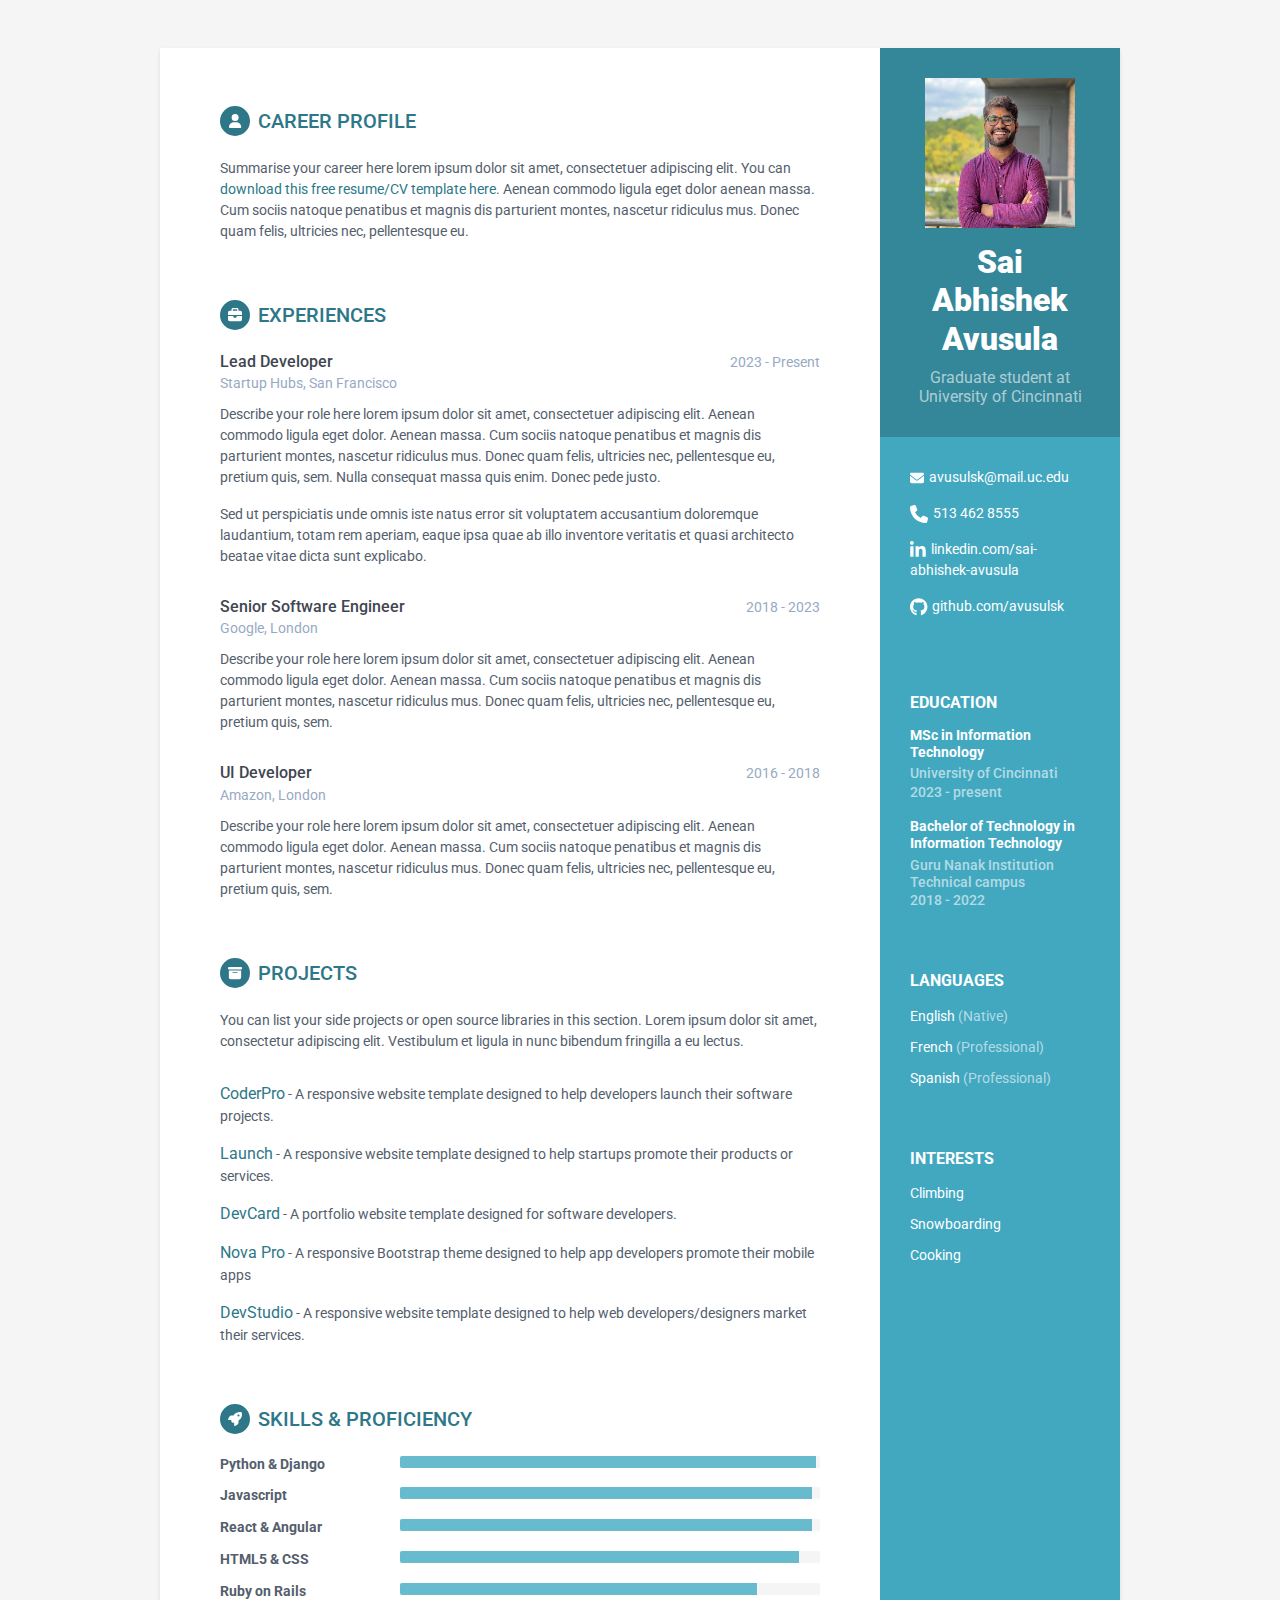
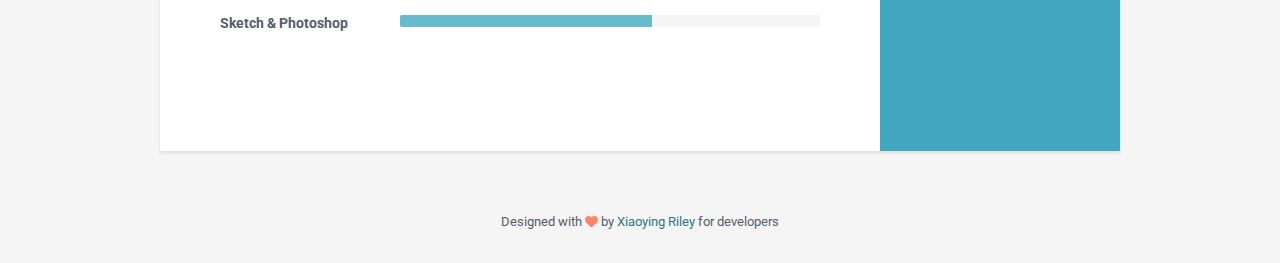
==== bootstrap code/index.html @ cded84a9 "html updated" ====
<!-- <!DOCTYPE html>
<html lang="en">
<head>
  <meta charset="UTF-8">
  <meta name="viewport" content="width=device-width, initial-scale=1.0">
  <title>Professional Profile</title>
  <style>
    body {
      font-family: Arial, sans-serif;
      margin: 0;
      padding: 0;
    }
   .container {
      max-width: 800px;
      margin: 0 auto;
      padding: 20px;*/
    }
    .profile {
      text-align: center;
      margin-bottom: 20px;
    }
    .profile img {
      border-radius: 50%;
      width: 150px;
      height: 150px;
      object-fit: cover;
    }
    .contact-info {
      margin-bottom: 20px;
    }
    .section {
      margin-bottom: 20px;
    }
    .section h2 {
      margin-bottom: 10px;
    }
    .section ul {
      list-style-type: none;
      padding: 0;
    }
    .skills li {
      display: inline-block;
      background-color: #f4f4f4;
      padding: 5px 10px;
      margin: 5px;
    }
  </style>
</head>
<body>
  <div class="container">
    <div class="profile">
      <img src="headshot.png" alt="Sai Abhishek's headshot">
      <h1>Sai Abhishek Avusula</h1>
    </div>
    <div class="contact-info">
      <p>Email: avusulsk@mail.uc.edu</p>
      <p>Phone: +1 513-462-8555</p>
      <p>LinkedIn: <a href="https://www.linkedin.com/in/sai-abhishek-avusula-7570301b0/">LinkedIn Profile</a></p>
    </div>
    <div class="section">
      <h2>Background</h2>
      <p>Passionate IT graduate pursuing a Masters at the University of Cincinnati and concurrently serving as a Teaching Assistant. My professional journey includes valuable experience in web development at Virtusa. Eager to embark on new challenges, I am actively seeking internships to further enhance my skills and contribute to innovative projects.</p>
    </div>
    <div class="section">
      <h2>Education</h2>
      <ul>
        <li><b>Master of science in Information Technology</b><p align= "left">University of Cincinnati</p><p align="right">(Aug 2023-present)</p></li>
        <li><b>Bachelour of Technology in Information Technology</b><p align= "left">Guru Nanak Institution Technical Campus</p><p align="right">(Jul 2018-Jul 2022)</p></li>
       
      </ul>
    </div>
    <div class="section">
      <h2>Experience</h2>
      <ul>
        <li><b>Teaching Assistant</b><p align= "left">University of Cincinnati</p><p align="right">(Aug 2023-present)</p></li>
        <li><b>Associate Enginner-Java Technology</b><p align= "left">Guru Nanak Institution Technical Campus</p><p align="right">(Jun 2022-Jul 2023)</p></li>
       
      </ul>
    </div>
    <div class="section">
      <h2>Skills</h2>
      <ul class="skills">
        <li>Java</li>
        <li>C</li>
        <li>HTML</li>
        <li>React js</li>
        <li>MySQL</li>
        <li>JavaScript</li>
       
      </ul>
    </div>
    <div class="section">
      <h2>Awards & Honors</h2>
      <ul>
        <li><b>Academic Achievement Award</b><p align= "left">University of Cincinnati</p><p align="right">(Oct 2023)</p></li>
      </ul>
    </div>
  </div>
  <center>
     <p>To know more about the WAPH-course Click here:<a href="https://avusulsk.github.io/waph.html">https://avusulsk.github.io/waph.html</a></p>
  </center>

</body>
</html>

 -->

<!DOCTYPE html>
<html lang="en">
<head>
    <title>Sai Abhishek Avusula Resume</title>
    
    <meta charset="utf-8">
    <meta http-equiv="X-UA-Compatible" content="IE=edge">
    <meta name="viewport" content="width=device-width, initial-scale=1.0">
    <meta name="description" content="Responsive HTML5 Resume/CV Template for Developers">
    <meta name="author" content="Xiaoying Riley at 3rd Wave Media">    
    <link rel="shortcut icon" href="favicon.ico">  
    <!-- Google Font -->
    <link href='https://fonts.googleapis.com/css?family=Roboto:400,500,400italic,300italic,300,500italic,700,700italic,900,900italic' rel='stylesheet' type='text/css'>
    <!-- FontAwesome JS-->
	<script defer src="assets/fontawesome/js/all.min.js"></script>
    <!-- Global CSS -->
    <link rel="stylesheet" href="assets/plugins/bootstrap/css/bootstrap.min.css">   
    <!-- Theme CSS -->  
    <link id="theme-style" rel="stylesheet" href="assets/css/orbit-1.css">
</head> 

<body>
    <div class="wrapper mt-lg-5">
        <div class="sidebar-wrapper">
            <div class="profile-container">
                <img class="profile" src="assets/images/headshot.png" alt="" />
                <h1 class="name">Sai Abhishek Avusula</h1>
                <h3 class="tagline">Graduate student at University of Cincinnati</h3>
            </div><!--//profile-container-->
            
            <div class="contact-container container-block">
                <ul class="list-unstyled contact-list">
                    <li class="email"><i class="fa-solid fa-envelope"></i><a href="mailto: avusulsk@mail.uc.edu">avusulsk@mail.uc.edu</a></li>
                    <li class="phone"><i class="fa-solid fa-phone"></i><a href="tel:513 462 8555">513 462 8555</a></li>
                    <li class="linkedin"><i class="fa-brands fa-linkedin-in"></i><a href="https://www.linkedin.com/in/sai-abhishek-avusula-7570301b0/" target="_blank">linkedin.com/sai-abhishek-avusula</a></li>
                    <li class="github"><i class="fa-brands fa-github"></i><a href="https://github.com/avusulsk" target="_blank">github.com/avusulsk</a></li>
                    
                </ul>
            </div><!--//contact-container-->
            <div class="education-container container-block">
                <h2 class="container-block-title">Education</h2>
                <div class="item">
                    <h4 class="degree">MSc in Information Technology</h4>
                    <h5 class="meta">University of Cincinnati</h5>
	                    <div class="time">2023 - present</div>
                </div><!--//item-->
                <div class="item">
                    <h4 class="degree">Bachelor of Technology in Information Technology</h4>
                    <h5 class="meta">Guru Nanak Institution Technical campus</h5>
                    <div class="time">2018 - 2022</div>
                </div><!--//item-->
            </div><!--//education-container-->
            
            <div class="languages-container container-block">
                <h2 class="container-block-title">Languages</h2>
                <ul class="list-unstyled interests-list">
                    <li>English <span class="lang-desc">(Native)</span></li>
                    <li>French <span class="lang-desc">(Professional)</span></li>
                    <li>Spanish <span class="lang-desc">(Professional)</span></li>
                </ul>
            </div><!--//interests-->
            
            <div class="interests-container container-block">
                <h2 class="container-block-title">Interests</h2>
                <ul class="list-unstyled interests-list">
                    <li>Climbing</li>
                    <li>Snowboarding</li>
                    <li>Cooking</li>
                </ul>
            </div><!--//interests-->
            
        </div><!--//sidebar-wrapper-->
        
        <div class="main-wrapper">
            
            <section class="section summary-section">
                <h2 class="section-title"><span class="icon-holder"><i class="fa-solid fa-user"></i></span>Career Profile</h2>
                <div class="summary">
                    <p>Summarise your career here lorem ipsum dolor sit amet, consectetuer adipiscing elit. You can <a href="https://themes.3rdwavemedia.com/bootstrap-templates/resume/orbit-free-resume-cv-bootstrap-theme-for-developers/" target="_blank">download this free resume/CV template here</a>. Aenean commodo ligula eget dolor aenean massa. Cum sociis natoque penatibus et magnis dis parturient montes, nascetur ridiculus mus. Donec quam felis, ultricies nec, pellentesque eu.</p>
                </div><!--//summary-->
            </section><!--//section-->
            
            <section class="section experiences-section">
                <h2 class="section-title"><span class="icon-holder"><i class="fa-solid fa-briefcase"></i></span>Experiences</h2>
                
                <div class="item">
                    <div class="meta">
                        <div class="upper-row">
                            <h3 class="job-title">Lead Developer</h3>
                            <div class="time">2023 - Present</div>
                        </div><!--//upper-row-->
                        <div class="company">Startup Hubs, San Francisco</div>
                    </div><!--//meta-->
                    <div class="details">
                        <p>Describe your role here lorem ipsum dolor sit amet, consectetuer adipiscing elit. Aenean commodo ligula eget dolor. Aenean massa. Cum sociis natoque penatibus et magnis dis parturient montes, nascetur ridiculus mus. Donec quam felis, ultricies nec, pellentesque eu, pretium quis, sem. Nulla consequat massa quis enim. Donec pede justo.</p>  
                        <p>Sed ut perspiciatis unde omnis iste natus error sit voluptatem accusantium doloremque laudantium, totam rem aperiam, eaque ipsa quae ab illo inventore veritatis et quasi architecto beatae vitae dicta sunt explicabo. </p>
                    </div><!--//details-->
                </div><!--//item-->
                
                <div class="item">
                    <div class="meta">
                        <div class="upper-row">
                            <h3 class="job-title">Senior Software Engineer</h3>
                            <div class="time">2018 - 2023</div>
                        </div><!--//upper-row-->
                        <div class="company">Google, London</div>
                    </div><!--//meta-->
                    <div class="details">
                        <p>Describe your role here lorem ipsum dolor sit amet, consectetuer adipiscing elit. Aenean commodo ligula eget dolor. Aenean massa. Cum sociis natoque penatibus et magnis dis parturient montes, nascetur ridiculus mus. Donec quam felis, ultricies nec, pellentesque eu, pretium quis, sem.</p>  
                        
                    </div><!--//details-->
                </div><!--//item-->
                
                <div class="item">
                    <div class="meta">
                        <div class="upper-row">
                            <h3 class="job-title">UI Developer</h3>
                            <div class="time">2016 - 2018</div>
                        </div><!--//upper-row-->
                        <div class="company">Amazon, London</div>
                    </div><!--//meta-->
                    <div class="details">
                        <p>Describe your role here lorem ipsum dolor sit amet, consectetuer adipiscing elit. Aenean commodo ligula eget dolor. Aenean massa. Cum sociis natoque penatibus et magnis dis parturient montes, nascetur ridiculus mus. Donec quam felis, ultricies nec, pellentesque eu, pretium quis, sem.</p>  
                    </div><!--//details-->
                </div><!--//item-->
                
            </section><!--//section-->
            
            <section class="section projects-section">
                <h2 class="section-title"><span class="icon-holder"><i class="fa-solid fa-archive"></i></span>Projects</h2>
                <div class="intro">
                    <p>You can list your side projects or open source libraries in this section. Lorem ipsum dolor sit amet, consectetur adipiscing elit. Vestibulum et ligula in nunc bibendum fringilla a eu lectus.</p>
                </div><!--//intro-->
                <div class="item">
                    <span class="project-title"><a href="https://themes.3rdwavemedia.com/bootstrap-templates/startup/coderpro-bootstrap-5-startup-template-for-software-projects/" target="_blank">CoderPro</a></span> - <span class="project-tagline">A responsive website template designed to help developers launch their software projects. </span>
                    
                </div><!--//item-->
                <div class="item">
                    <span class="project-title"><a href="https://themes.3rdwavemedia.com/bootstrap-templates/startup/launch-bootstrap-5-template-for-saas-businesses/" target="_blank">Launch</a></span> - <span class="project-tagline">A responsive website template designed to help startups promote their products or services.</span>
                </div><!--//item-->
                <div class="item">
                    <span class="project-title"><a href="https://themes.3rdwavemedia.com/bootstrap-templates/resume/devcard-bootstrap-5-vcard-portfolio-template-for-software-developers/" target="_blank">DevCard</a></span> - <span class="project-tagline">A portfolio website template designed for software developers.</span>
                </div><!--//item-->
                <div class="item">
                    <span class="project-title"><a href="https://themes.3rdwavemedia.com/bootstrap-templates/startup/bootstrap-template-for-mobile-apps-nova-pro/" target="_blank">Nova Pro</a></span> - <span class="project-tagline">A responsive Bootstrap theme designed to help app developers promote their mobile apps</span>
                </div><!--//item-->
                <div class="item">
                    <span class="project-title"><a href="http://themes.3rdwavemedia.com/website-templates/responsive-bootstrap-theme-web-development-agencies-devstudio/" target="_blank">DevStudio</a></span> - 
                    <span class="project-tagline">A responsive website template designed to help web developers/designers market their services. </span>
                </div><!--//item-->
            </section><!--//section-->
            
            <section class="skills-section section">
                <h2 class="section-title"><span class="icon-holder"><i class="fa-solid fa-rocket"></i></span>Skills &amp; Proficiency</h2>
                <div class="skillset">        
                    <div class="item">
                        <h3 class="level-title">Python &amp; Django</h3>
                        <div class="progress level-bar">
						    <div class="progress-bar theme-progress-bar" role="progressbar" style="width: 99%" aria-valuenow="99" aria-valuemin="0" aria-valuemax="100"></div>
						</div>                               
                    </div><!--//item-->
                    
                    <div class="item">
                        <h3 class="level-title">Javascript</h3>
                        <div class="progress level-bar">
						    <div class="progress-bar theme-progress-bar" role="progressbar" style="width: 98%" aria-valuenow="98" aria-valuemin="0" aria-valuemax="100"></div>
						</div>                              
                    </div><!--//item-->
                    
                    <div class="item">
                        <h3 class="level-title">React &amp; Angular</h3>
                        <div class="progress level-bar">
						    <div class="progress-bar theme-progress-bar" role="progressbar" style="width: 98%" aria-valuenow="98" aria-valuemin="0" aria-valuemax="100"></div>
						</div>                                 
                    </div><!--//item-->
                    
                    <div class="item">
                        <h3 class="level-title">HTML5 &amp; CSS</h3>
                        <div class="progress level-bar">
							    <div class="progress-bar theme-progress-bar" role="progressbar" style="width: 95%" aria-valuenow="95" aria-valuemin="0" aria-valuemax="100"></div>
						</div>                                
                    </div><!--//item-->
                    
                    <div class="item">
                        <h3 class="level-title">Ruby on Rails</h3>
                        <div class="progress level-bar">
						    <div class="progress-bar theme-progress-bar" role="progressbar" style="width: 85%" aria-valuenow="85" aria-valuemin="0" aria-valuemax="100"></div>
						</div>                                  
                    </div><!--//item-->
                    
                    <div class="item">
                        <h3 class="level-title">Sketch &amp; Photoshop</h3>
                        <div class="progress level-bar">
						    <div class="progress-bar theme-progress-bar" role="progressbar" style="width: 60%" aria-valuenow="60" aria-valuemin="0" aria-valuemax="100"></div>
						</div>                                 
                    </div><!--//item-->
                    
                </div>  
            </section><!--//skills-section-->
            
        </div><!--//main-body-->
    </div>
 
    <footer class="footer">
        <div class="text-center">
            <!--/* This template is free as long as you keep the footer attribution link. If you'd like to use the template without the attribution link, you can buy the commercial license via our website: themes.3rdwavemedia.com Thank you for your support. :) */-->
            <small class="copyright">Designed with <i class="fa-solid fa-heart"></i> by <a href="http://themes.3rdwavemedia.com" target="_blank">Xiaoying Riley</a> for developers</small>
        </div><!--//container-->
    </footer><!--//footer-->
        
</body>
</html>
---- bootstrap code/assets/css/orbit-1.css ----
/*! 
 * Template Name: Orbit - Bootstrap 5 Resume/CV Template for Developers
 * Version: Bootstrap 5 v3.0
 * Author: Xiaoying Riley
 * Copyright: 3rd Wave Media
 * Twitter: @3rdwave_themes
 * Website: http://themes.3rdwavemedia.com/
*/
body {
  font-family: "Roboto", sans-serif;
  color: #545E6C;
  background: #f5f5f5;
  font-size: 14px;
  -webkit-font-smoothing: antialiased;
  -moz-osx-font-smoothing: grayscale;
}

h1, h2, h3, h4, h5, h6 {
  font-weight: 700;
}

a {
  color: #2d7788;
  text-decoration: none;
}
a:hover {
  text-decoration: underline;
  color: #1a454f;
  -webkit-transition: all 0.4s ease-in-out;
  -moz-transition: all 0.4s ease-in-out;
  -ms-transition: all 0.4s ease-in-out;
  -o-transition: all 0.4s ease-in-out;
}
a:focus {
  text-decoration: none;
}

p {
  line-height: 1.5;
}

.wrapper {
  background: #42A8C0;
  max-width: 960px;
  margin: 0 auto;
  position: relative;
  box-shadow: 0px 2px 4px rgba(0, 0, 0, 0.1);
}

.sidebar-wrapper {
  background: #42A8C0;
  position: absolute;
  right: 0;
  width: 240px;
  height: 100%;
  min-height: 800px;
  color: #fff;
}
.sidebar-wrapper a {
  color: #fff;
}
.sidebar-wrapper .profile-container {
  padding: 30px;
  background: rgba(0, 0, 0, 0.2);
  text-align: center;
  color: #fff;
}
.sidebar-wrapper .name {
  font-size: 32px;
  font-weight: 900;
  margin-top: 0;
  margin-bottom: 10px;
}
.sidebar-wrapper .tagline {
  color: rgba(255, 255, 255, 0.6);
  font-size: 16px;
  font-weight: 400;
  margin-top: 0;
  margin-bottom: 0;
}
.sidebar-wrapper .profile {
  margin-bottom: 15px;
}
.sidebar-wrapper .contact-list .svg-inline--fa {
  margin-right: 5px;
  font-size: 18px;
  vertical-align: middle;
}
.sidebar-wrapper .contact-list li {
  margin-bottom: 15px;
}
.sidebar-wrapper .contact-list li:last-child {
  margin-bottom: 0;
}
.sidebar-wrapper .contact-list .email .svg-inline--fa {
  font-size: 14px;
}
.sidebar-wrapper .container-block {
  padding: 30px;
}
.sidebar-wrapper .container-block-title {
  text-transform: uppercase;
  font-size: 16px;
  font-weight: 700;
  margin-top: 0;
  margin-bottom: 15px;
}
.sidebar-wrapper .degree {
  font-size: 14px;
  margin-top: 0;
  margin-bottom: 5px;
}
.sidebar-wrapper .education-container .item {
  margin-bottom: 15px;
}
.sidebar-wrapper .education-container .item:last-child {
  margin-bottom: 0;
}
.sidebar-wrapper .education-container .meta {
  color: rgba(255, 255, 255, 0.6);
  font-weight: 500;
  margin-bottom: 0px;
  margin-top: 0;
  font-size: 14px;
}
.sidebar-wrapper .education-container .time {
  color: rgba(255, 255, 255, 0.6);
  font-weight: 500;
  margin-bottom: 0px;
}
.sidebar-wrapper .languages-container .lang-desc {
  color: rgba(255, 255, 255, 0.6);
}
.sidebar-wrapper .languages-list {
  margin-bottom: 0;
}
.sidebar-wrapper .languages-list li {
  margin-bottom: 10px;
}
.sidebar-wrapper .languages-list li:last-child {
  margin-bottom: 0;
}
.sidebar-wrapper .interests-list {
  margin-bottom: 0;
}
.sidebar-wrapper .interests-list li {
  margin-bottom: 10px;
}
.sidebar-wrapper .interests-list li:last-child {
  margin-bottom: 0;
}

.main-wrapper {
  background: #fff;
  padding: 60px;
  padding-right: 300px;
}
.main-wrapper .section-title {
  text-transform: uppercase;
  font-size: 20px;
  font-weight: 500;
  color: #2d7788;
  position: relative;
  margin-top: 0;
  margin-bottom: 20px;
}
.main-wrapper .section-title .icon-holder {
  width: 30px;
  height: 30px;
  margin-right: 8px;
  display: inline-block;
  color: #fff;
  border-radius: 50%;
  -moz-background-clip: padding;
  -webkit-background-clip: padding-box;
  background-clip: padding-box;
  background: #2d7788;
  text-align: center;
  font-size: 16px;
  position: relative;
  top: -2px;
  padding-top: 2px;
}
.main-wrapper .section-title .icon-holder .svg-inline--fa {
  font-size: 14px;
  margin-top: 6px;
}
.main-wrapper .section {
  margin-bottom: 60px;
}
.main-wrapper .experiences-section .item {
  margin-bottom: 30px;
}
.main-wrapper .upper-row {
  position: relative;
  overflow: hidden;
  margin-bottom: 2px;
}
.main-wrapper .job-title {
  color: #3F4650;
  font-size: 16px;
  margin-top: 0;
  margin-bottom: 0;
  font-weight: 500;
}
.main-wrapper .time {
  position: absolute;
  right: 0;
  top: 0;
  color: #97AAC3;
}
.main-wrapper .company {
  margin-bottom: 10px;
  color: #97AAC3;
}
.main-wrapper .project-title {
  font-size: 16px;
  font-weight: 400;
  margin-top: 0;
  margin-bottom: 5px;
}
.main-wrapper .projects-section .intro {
  margin-bottom: 30px;
}
.main-wrapper .projects-section .item {
  margin-bottom: 15px;
}

.skillset .item {
  margin-bottom: 15px;
  overflow: hidden;
}
.skillset .level-title {
  font-size: 14px;
  margin-top: 0;
  margin-bottom: 12px;
}
.skillset .level-bar {
  height: 12px;
  background: #f5f5f5;
  border-radius: 2px;
  -moz-background-clip: padding;
  -webkit-background-clip: padding-box;
  background-clip: padding-box;
}
.skillset .theme-progress-bar {
  background: #68bacd;
}

.footer {
  padding: 30px;
  padding-top: 60px;
}
.footer .copyright {
  line-height: 1.6;
  color: #545E6C;
  font-size: 13px;
}
.footer .fa-heart {
  color: #fb866a;
}

@media (max-width: 767.98px) {
  .sidebar-wrapper {
    position: static;
    width: inherit;
  }
  .main-wrapper {
    padding: 30px;
  }
  .main-wrapper .time {
    position: static;
    display: block;
    margin-top: 5px;
  }
  .main-wrapper .upper-row {
    margin-bottom: 0;
  }
}
@media (min-width: 992px) {
  .skillset .level-title {
    display: inline-block;
    float: left;
    width: 30%;
    margin-bottom: 0;
  }
}
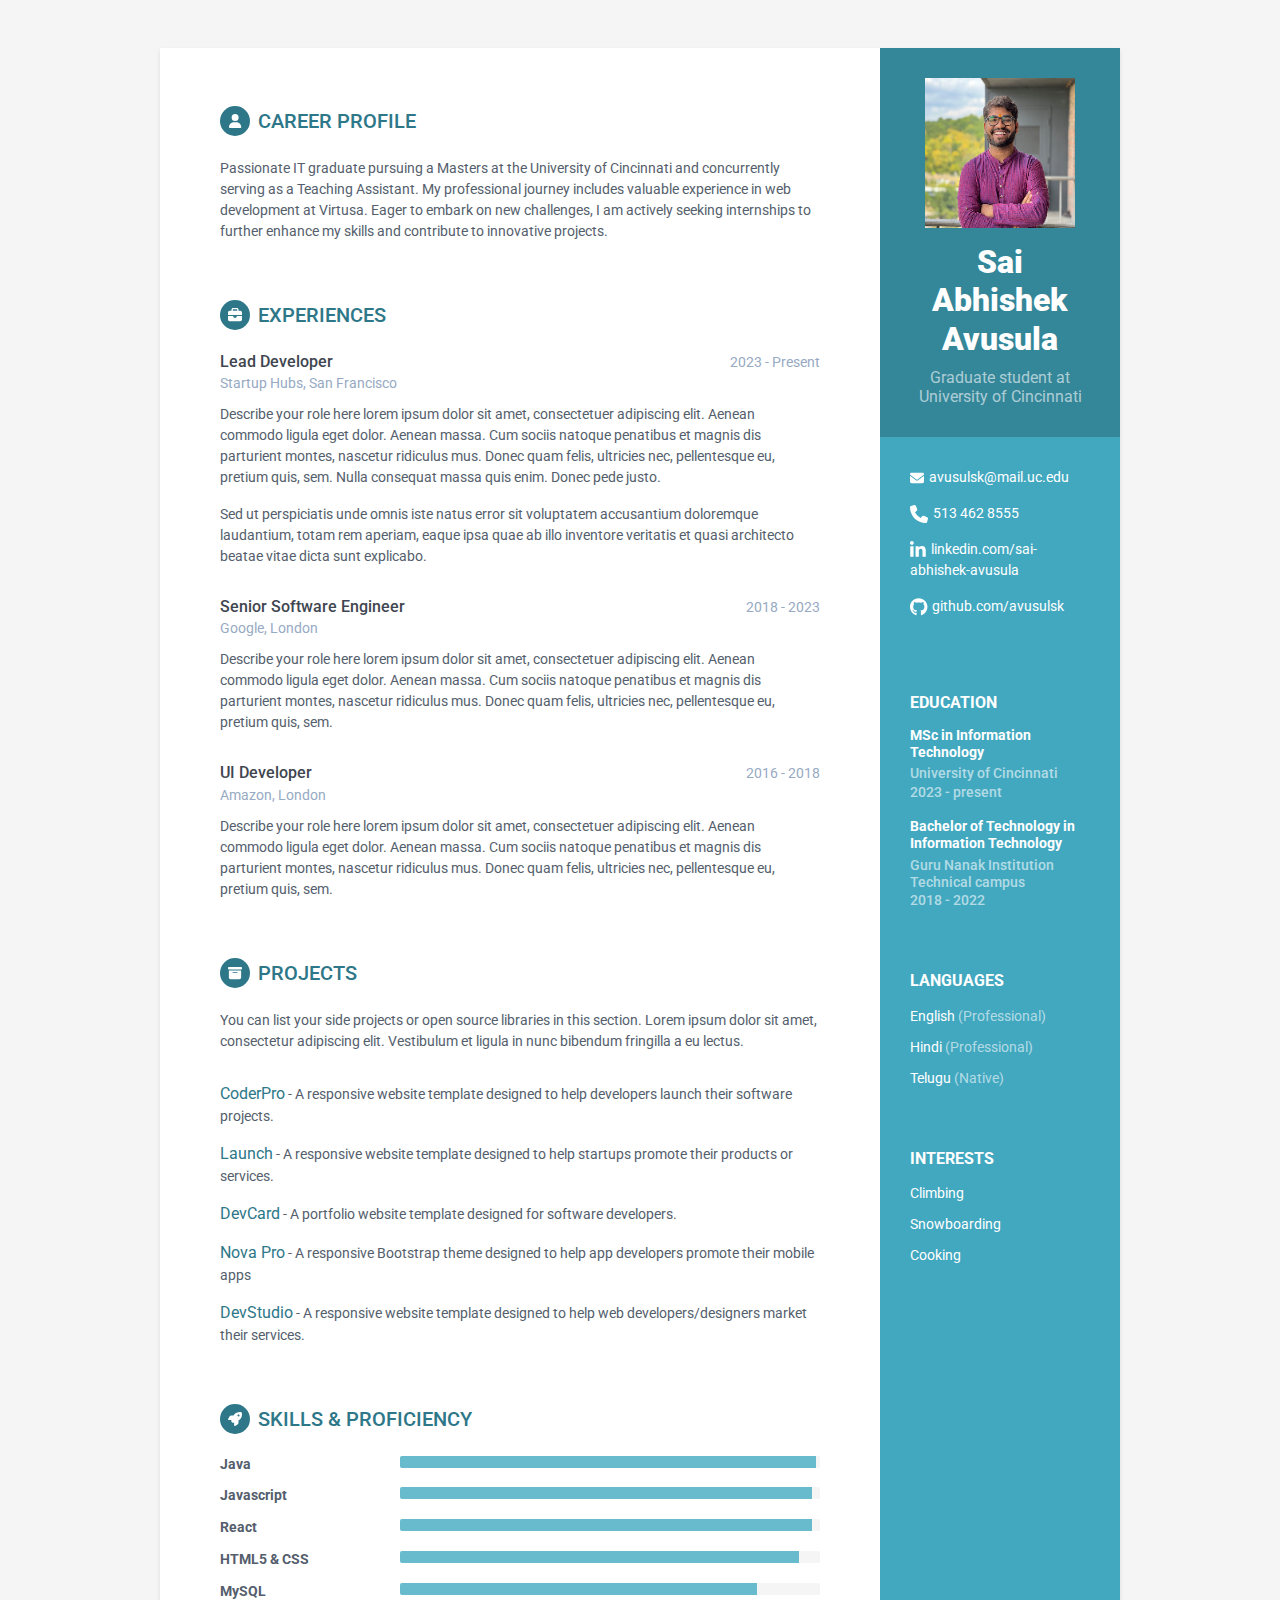
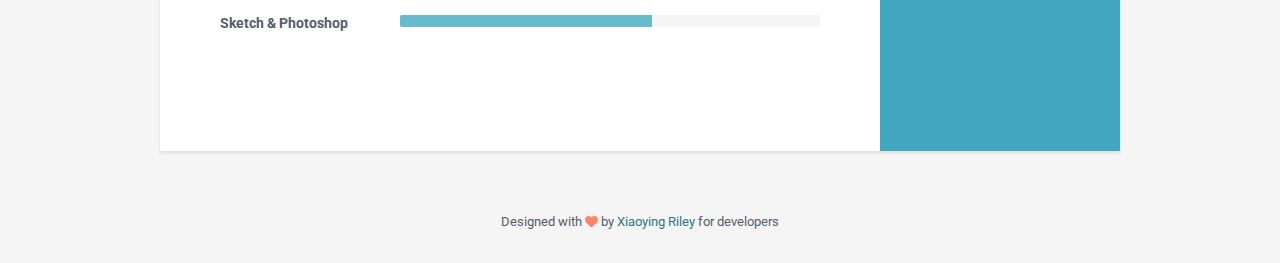
==== commit 865caa53: "html updated" ====
--- a/bootstrap code/index.html
+++ b/bootstrap code/index.html
@@ -161,9 +161,10 @@
             <div class="languages-container container-block">
                 <h2 class="container-block-title">Languages</h2>
                 <ul class="list-unstyled interests-list">
-                    <li>English <span class="lang-desc">(Native)</span></li>
-                    <li>French <span class="lang-desc">(Professional)</span></li>
-                    <li>Spanish <span class="lang-desc">(Professional)</span></li>
+                    <li>English <span class="lang-desc">(Professional)</span></li>
+                    <li>Hindi <span class="lang-desc">(Professional)</span></li>
+                    <li>Telugu <span class="lang-desc">(Native)</span></li>
+                    
                 </ul>
             </div><!--//interests-->
             
@@ -183,7 +184,7 @@
             <section class="section summary-section">
                 <h2 class="section-title"><span class="icon-holder"><i class="fa-solid fa-user"></i></span>Career Profile</h2>
                 <div class="summary">
-                    <p>Summarise your career here lorem ipsum dolor sit amet, consectetuer adipiscing elit. You can <a href="https://themes.3rdwavemedia.com/bootstrap-templates/resume/orbit-free-resume-cv-bootstrap-theme-for-developers/" target="_blank">download this free resume/CV template here</a>. Aenean commodo ligula eget dolor aenean massa. Cum sociis natoque penatibus et magnis dis parturient montes, nascetur ridiculus mus. Donec quam felis, ultricies nec, pellentesque eu.</p>
+                    <p>Passionate IT graduate pursuing a Masters at the University of Cincinnati and concurrently serving as a Teaching Assistant. My professional journey includes valuable experience in web development at Virtusa. Eager to embark on new challenges, I am actively seeking internships to further enhance my skills and contribute to innovative projects.</p>
                 </div><!--//summary-->
             </section><!--//section-->
             
@@ -261,7 +262,7 @@
                 <h2 class="section-title"><span class="icon-holder"><i class="fa-solid fa-rocket"></i></span>Skills &amp; Proficiency</h2>
                 <div class="skillset">        
                     <div class="item">
-                        <h3 class="level-title">Python &amp; Django</h3>
+                        <h3 class="level-title">Java</h3>
                         <div class="progress level-bar">
 						    <div class="progress-bar theme-progress-bar" role="progressbar" style="width: 99%" aria-valuenow="99" aria-valuemin="0" aria-valuemax="100"></div>
 						</div>                               
@@ -275,7 +276,7 @@
                     </div><!--//item-->
                     
                     <div class="item">
-                        <h3 class="level-title">React &amp; Angular</h3>
+                        <h3 class="level-title">React</h3>
                         <div class="progress level-bar">
 						    <div class="progress-bar theme-progress-bar" role="progressbar" style="width: 98%" aria-valuenow="98" aria-valuemin="0" aria-valuemax="100"></div>
 						</div>                                 
@@ -289,7 +290,7 @@
                     </div><!--//item-->
                     
                     <div class="item">
-                        <h3 class="level-title">Ruby on Rails</h3>
+                        <h3 class="level-title">MySQL</h3>
                         <div class="progress level-bar">
 						    <div class="progress-bar theme-progress-bar" role="progressbar" style="width: 85%" aria-valuenow="85" aria-valuemin="0" aria-valuemax="100"></div>
 						</div>                                  
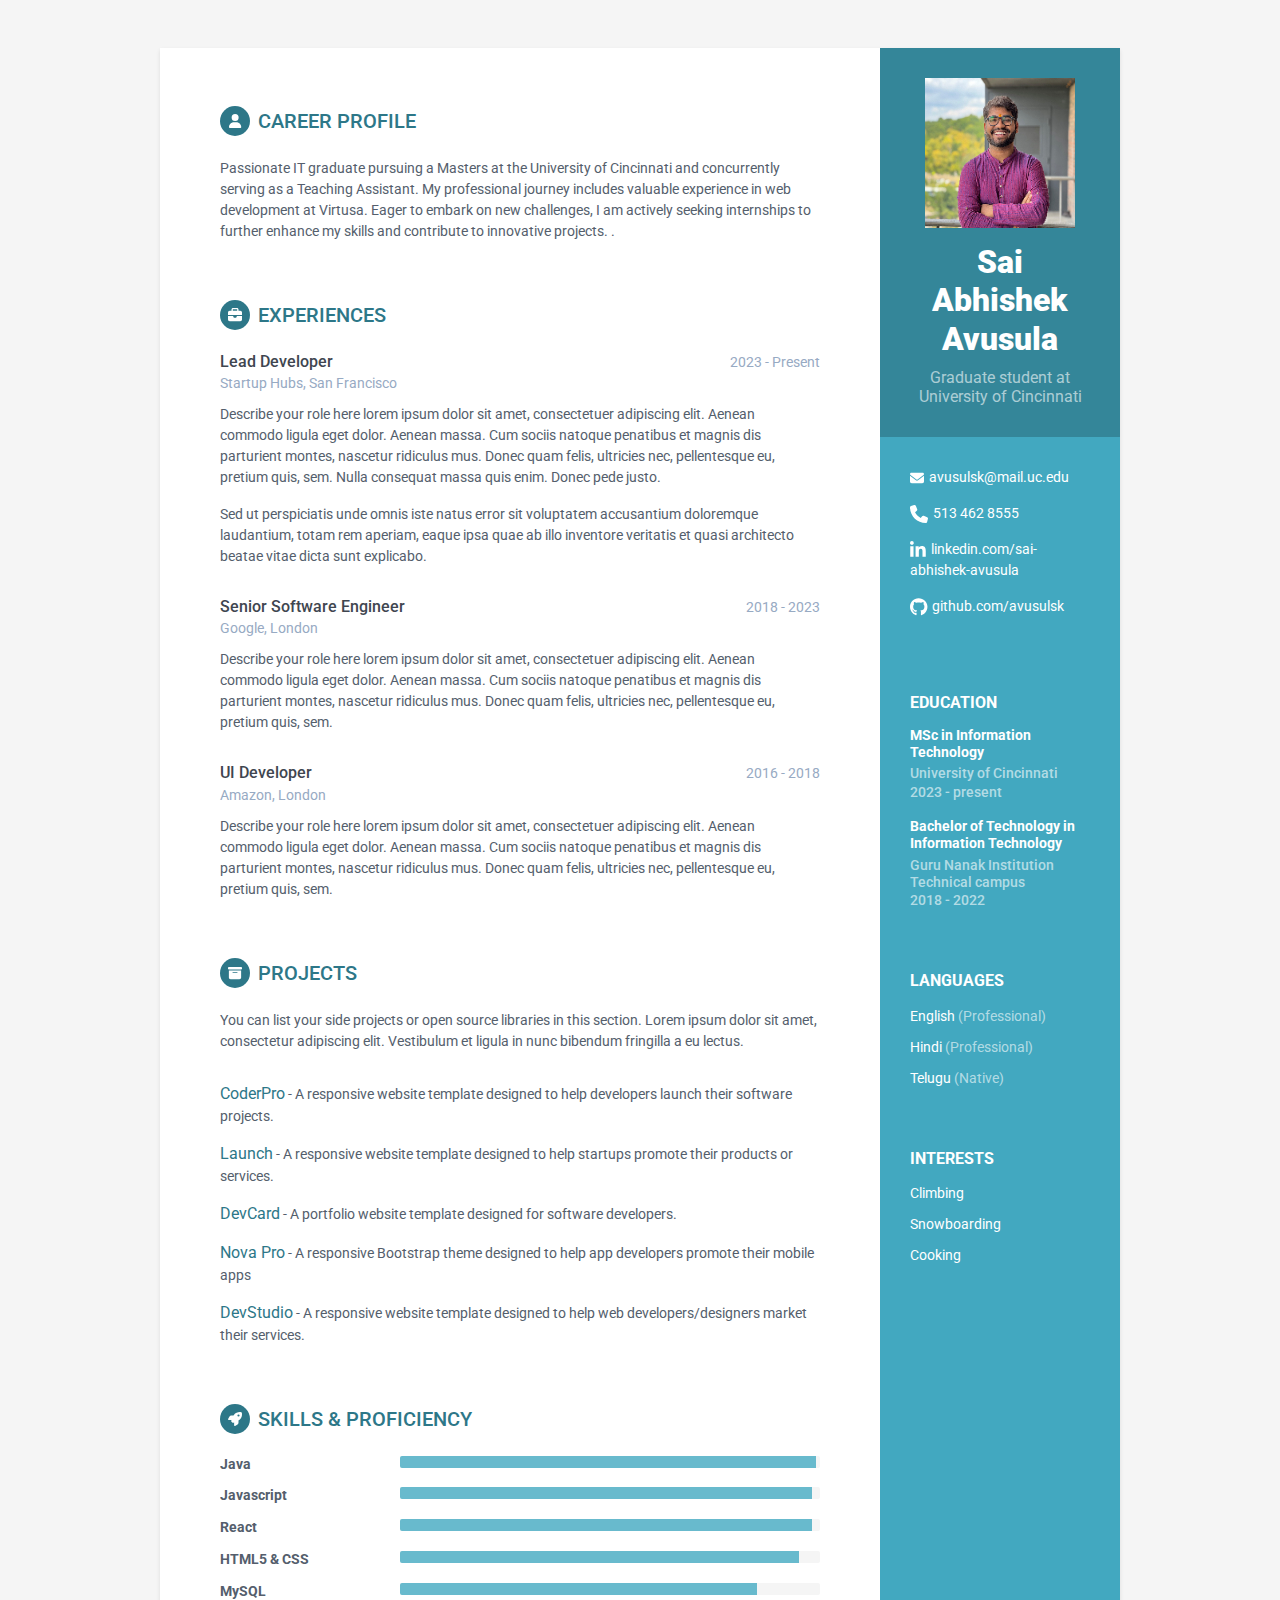
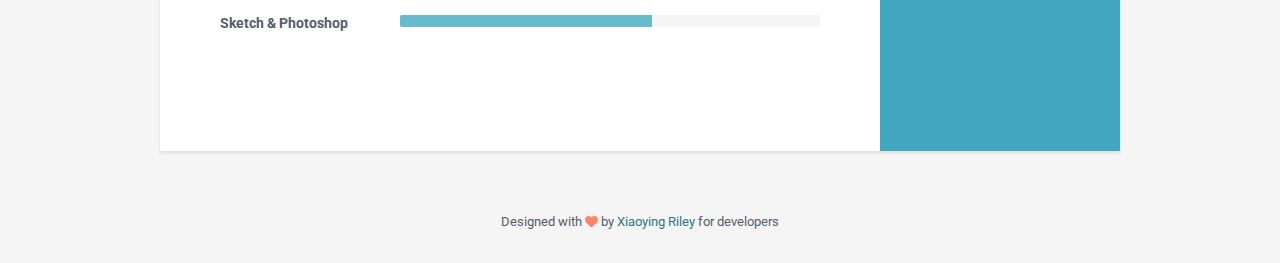
==== commit b7ea0f05: "html updated" ====
--- a/bootstrap code/index.html
+++ b/bootstrap code/index.html
@@ -184,7 +184,7 @@
             <section class="section summary-section">
                 <h2 class="section-title"><span class="icon-holder"><i class="fa-solid fa-user"></i></span>Career Profile</h2>
                 <div class="summary">
-                    <p>Passionate IT graduate pursuing a Masters at the University of Cincinnati and concurrently serving as a Teaching Assistant. My professional journey includes valuable experience in web development at Virtusa. Eager to embark on new challenges, I am actively seeking internships to further enhance my skills and contribute to innovative projects.</p>
+                    <p>Passionate IT graduate pursuing a Masters at the University of Cincinnati and concurrently serving as a Teaching Assistant. My professional journey includes valuable experience in web development at Virtusa. Eager to embark on new challenges, I am actively seeking internships to further enhance my skills and contribute to innovative projects.  .</p>
                 </div><!--//summary-->
             </section><!--//section-->
             
